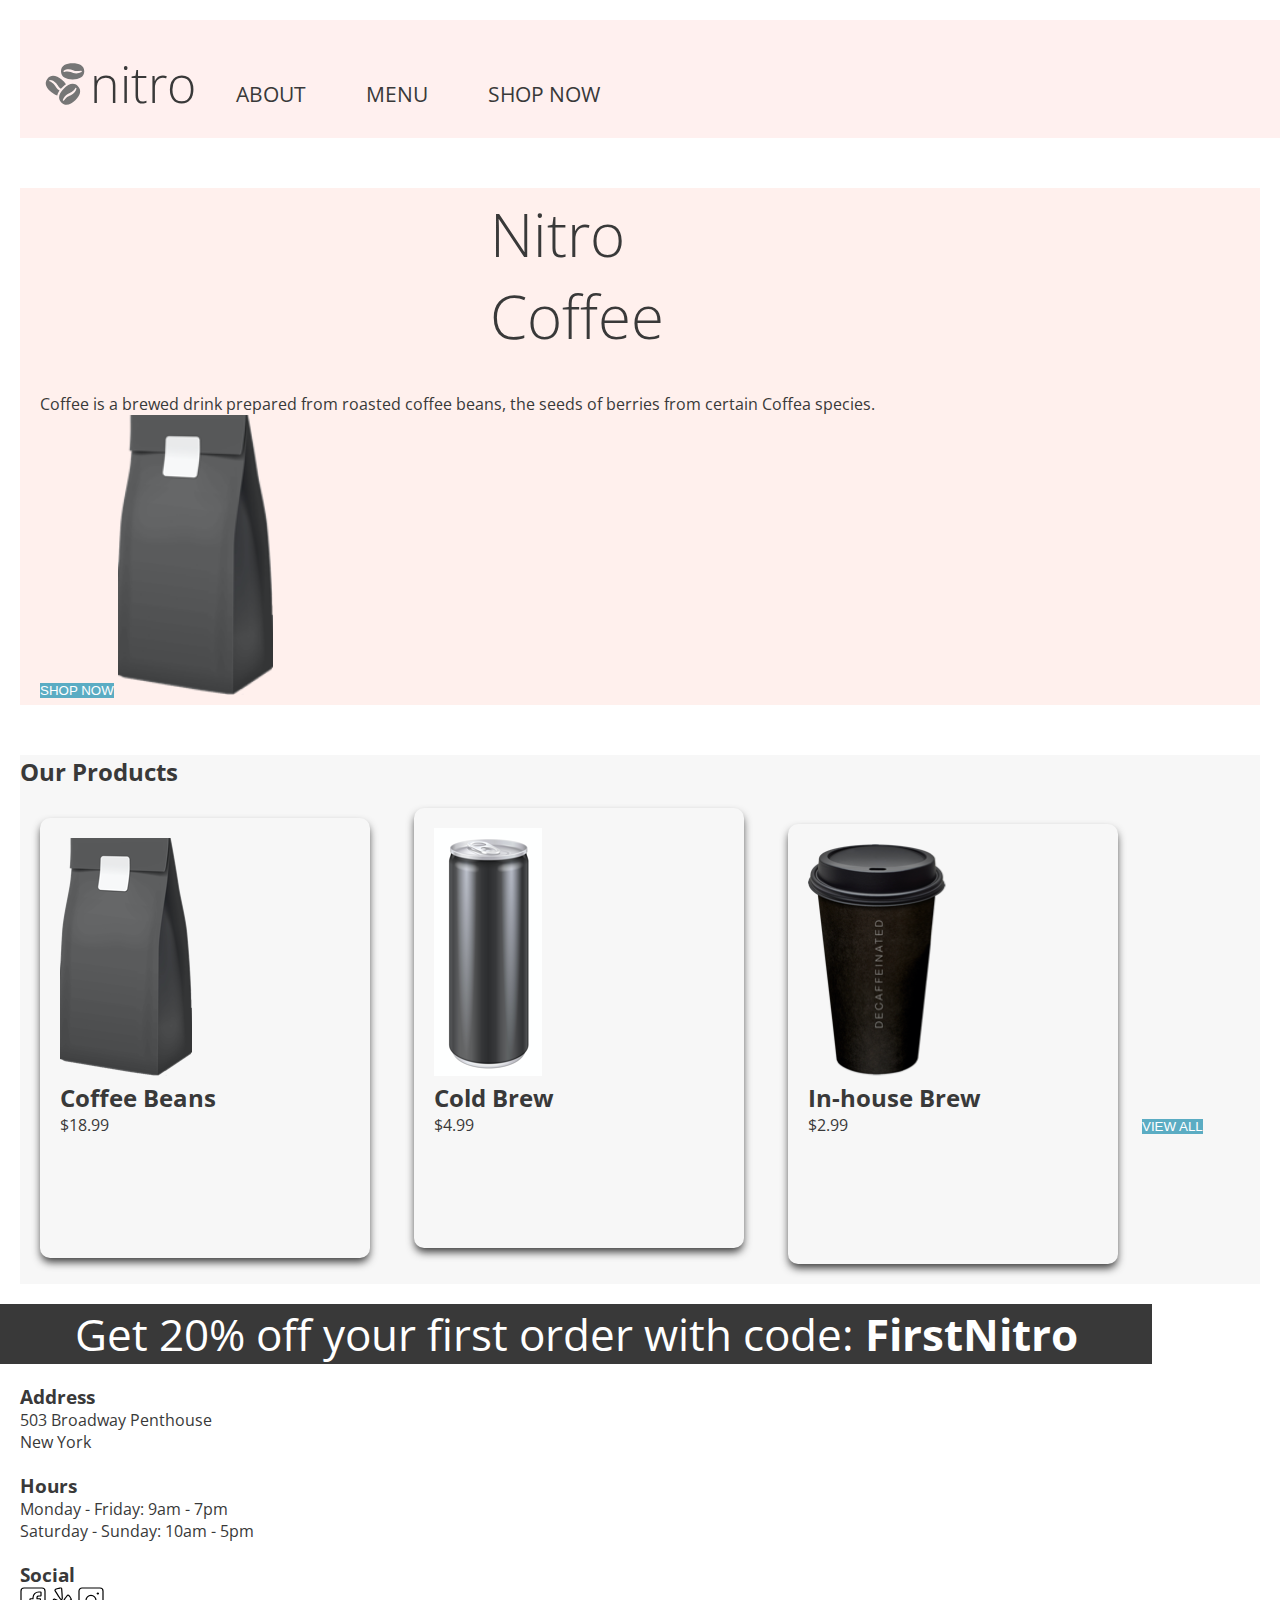
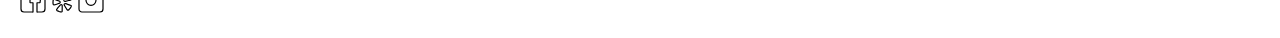
==== maria-lukowich-coffeeshop/index.html @ 57edbd31 "cards in index" ====
<!DOCTYPE html>
<html lang="en">
<head>
    <meta charset="UTF-8">
    <meta name="viewport" content="width=device-width, initial-scale=1.0">
    <link rel="stylesheet" type="text/css" href="./styles/global.css" />
    <link rel="stylesheet" type="text/css" href="./styles/landing.css" />
    <link href="https://fonts.googleapis.com/css2?family=Open+Sans:ital,wght@0,300;0,400;0,600;0,700;1,400&display=swap" rel="stylesheet">
    <title>Coffee Shop - Home</title>
</head>

<body>
    <header>
        <section class="navigation">
            <img src="./assets/coffee-beans-logo-and-footer.svg" class="navigation__icon">
            <h3 class="navigation__nitro-heading">nitro</h3>
            
            <nav class="navigation__container">
                <ul class="navigation__bar">
                    <li><a href="./index.html">ABOUT</a></li>
                    <li><a href="./pages/menu.html">MENU</a></li>
                    <li class="navigation__shop-now"><a href="./pages/menu.html">SHOP NOW</a></li>
                </ul>
            </nav>
        </section>

        <section class="nitro-coffee">
            <h1 class="nitro-coffee__title">Nitro Coffee</h1>
            <p>Coffee is a brewed drink prepared from roasted coffee beans, the seeds of berries from certain Coffea species.</p>
            <button class="nitro-coffee__btn">SHOP NOW</button>
            <img src="./assets/coffeebeans.png" alt="coffeebeans" class="nitro-coffee__bag">
        </section>

    </header>

    <main>

        <section class="products">
            <h2 class="products__title">Our Products</h2>

            <!-- card block -->
            <article class="card">
                <img class="card__image" src="./assets/coffeebeans.png" alt="coffee beans">
                <h2 class="card__title">Coffee Beans</h2>
                <p class="card__cost">$18.99</p>
            </article>
            <!-- card block -->
            <article class="card">
                <img class="card__image" src="./assets/coldbrew.png" alt="in-house brew">
                <h2 class="card__title">Cold Brew</h2>
                <p class="card__cost">$4.99</p>
            </article>
            <!-- card block -->
            <article class="card">
                <img class="card__image" src="./assets/inhousebrew.png" alt="cold brew">
                <h2 class="card__title">In-house Brew</h2>
                <p class="card__cost">$2.99</p>
            </article>

                 <button class="btn__view-all">VIEW ALL</button>
            </section>
        
            <p class="discount-banner">Get 20% off your first order with code: <span class="discount-banner__code">FirstNitro</span></p>
    </main>
        
    <footer>

        <section class="address">
            <h3 class="address_title">Address</h3>
            <p class="address__description">503 Broadway Penthouse</p>
            <p class="address__street">New York</p>
        </section>
        <section class="hours">
            <h3 class="hours__title">Hours</h3>
            <p class="hours__mon-fri">Monday - Friday: 9am - 7pm</p>
            <p class="hours__sat-sun">Saturday - Sunday: 10am - 5pm</p>
        </section>
        <section class="social">
            <h3 class="social__title">Social</h3>
            <a class="social__link" href="facebook.com"><img src="./assets/Facebook-Icon.svg" alt="facebook" class="social__icon"></a>
            <a class="social__link" href="yelp.com"><img src="./assets/Yelp-Icon.svg" alt="yelp" class="social__icon"></a>
            <a class="social__link" href="instagram.com"><img src="./assets/Instagram-Icon.svg" alt="instagram" class="social__icon"></a>
        </section>
    </footer>

</body>
</html>
---- maria-lukowich-coffeeshop/styles/global.css ----
* {
    box-sizing: border-box;
    margin: 0;
    padding: 0;
}

body {
    font-family: 'Open Sans';
    font-weight: 400;
}

.navigation {
    display: flex;
    align-items: center;
    justify-content: flex-start;
    background-color: #fff0ef;
    z-index: 100; /* above all elements */
    width: 100%;
    padding-top: 10px;
    padding-bottom: 20px;
    position: relative;
}

.navigation__nitro-heading {
    font-size: 50px;
    font-weight: 300;
    text-align: left;
    padding: 0;
    margin: 0;
    padding-top: 20px;
    padding-right: 20px;
    color: #393939;
}

.navigation__bar {
    font-size: 21px;
    font-weight: 400;
    list-style-type: none;
    padding: 50px;
    padding: 0;
    margin: 0;
    display: flex;
    padding-bottom: 10px;
}


.navigation__bar li {
    display: inline-block;
    margin-right: 20px;
    text-align: center;
    margin-top: 50px;
    margin-right: 40px;
    padding-left: 20px;

}

.navigation__bar a {
    text-decoration: none;
    color: #393939;
}

.navigation__bar a.navigation__shop {
    color: #5bacc3
}

.navigation__container {
    display: flex;
    align-items: center;
    justify-content: flex-start;
    margin-top: 0;
}

.navigation__icon {
    width: 50px;
    align-items: left;
    padding-top: 20px;
    margin-left: 20px;
}

.navigation__icon .navigation__nitro-heading {
    padding-left: 10px;
}

h1 {
    width: 300px;
    height: 200px;
    text-align: center;
    margin: auto;
    font-size: 60px;
}
---- maria-lukowich-coffeeshop/styles/landing.css ----
body {
    color: #393939;
}

section {
    display: block;
    margin: 20px;
}

main {
    display: block;
}

/* nitro coffee area */

.nitro-coffee__title {
    font-weight: 300;
    text-align: left;
    
}

.nitro-coffee {
    background-color: #FFF0ED;
    margin-top: 50px;
    margin-bottom: 50px;
    padding: 5px 20px;
}

.nitro-coffee__bag {
    height: 280px;
    align-items: right;
}

.nitro-coffee__btn, .btn__view-all {
    color: white;
    background-color: #5BAcc3;
    border: none;
    box-shadow: none;
    outline: none;
}


/* our product section */
.products {
    background-color: #F7F7F7;
}

.btn__view-all {
    margin-bottom: -10px;
    padding: 0;
}

/* cards */
.card {
    width: 330px;
    height: 440px;
    padding: 20px;
    margin: 20px;
    border-radius: 10px;
    box-shadow: 0 5px 9px -1px;
    box-shadow: rgba(0 0 0 0.25);
    display: inline-block;
}

/* discount area */
.discount-banner {
    width: 90%;
    background-color: #393939;
    color: white;
    font-size: 44px;
    font-weight: 400;
    text-align: center;
    padding: 0;
}

.discount-banner__code {
    font-weight: 700;
}

/* footer */
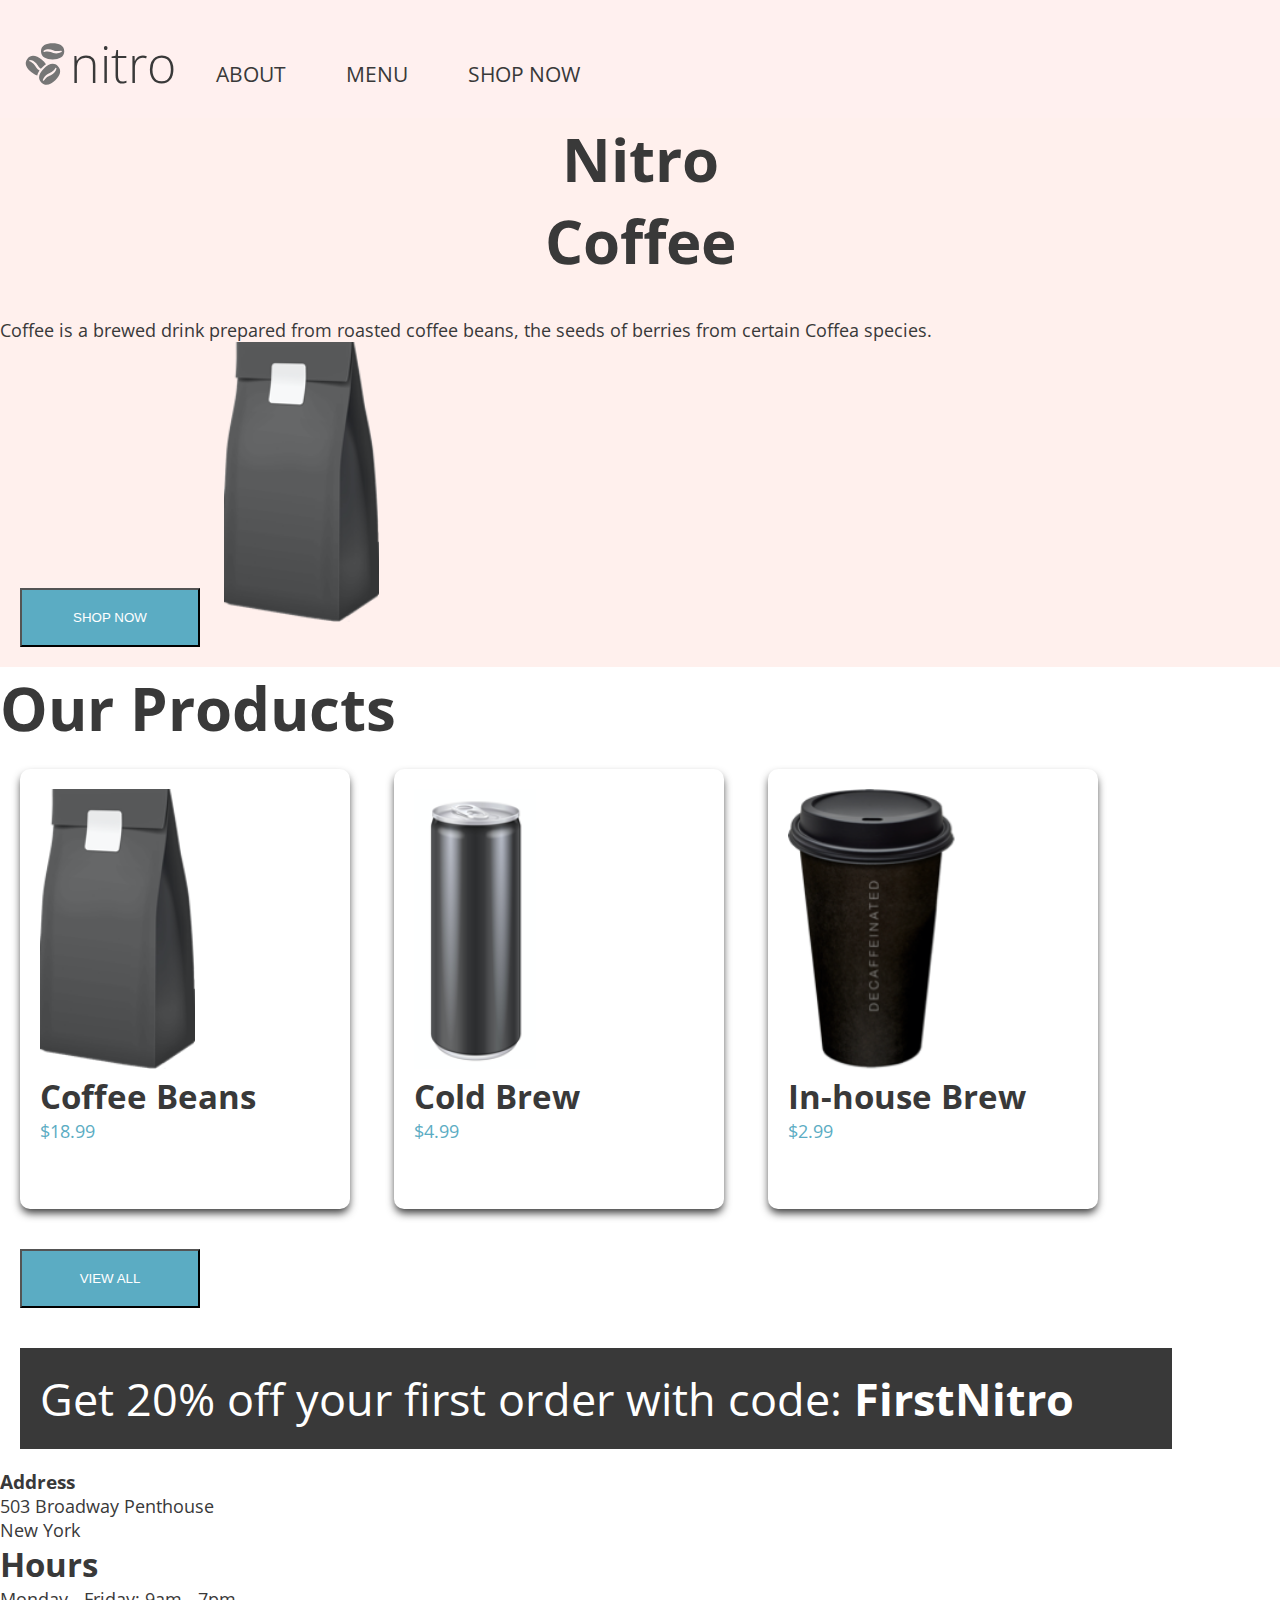
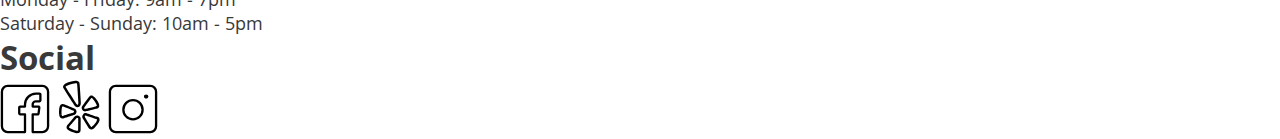
==== commit d8ef79e2: "cards in index" ====
--- a/maria-lukowich-coffeeshop/index.html
+++ b/maria-lukowich-coffeeshop/index.html
@@ -26,9 +26,9 @@
 
         <section class="nitro-coffee">
             <h1 class="nitro-coffee__title">Nitro Coffee</h1>
-            <p>Coffee is a brewed drink prepared from roasted coffee beans, the seeds of berries from certain Coffea species.</p>
+            <p class="nitro-coffee__text">Coffee is a brewed drink prepared from roasted coffee beans, the seeds of berries from certain Coffea species.</p>
             <button class="nitro-coffee__btn">SHOP NOW</button>
-            <img src="./assets/coffeebeans.png" alt="coffeebeans" class="nitro-coffee__bag">
+            <img src="./assets/coffeebeans.png" alt="coffee bag" class="nitro-coffee__bag">
         </section>
 
     </header>
@@ -41,19 +41,19 @@
             <!-- card block -->
             <article class="card">
                 <img class="card__image" src="./assets/coffeebeans.png" alt="coffee beans">
-                <h2 class="card__title">Coffee Beans</h2>
+                <h3 class="card__title">Coffee Beans</h3>
                 <p class="card__cost">$18.99</p>
             </article>
             <!-- card block -->
             <article class="card">
                 <img class="card__image" src="./assets/coldbrew.png" alt="in-house brew">
-                <h2 class="card__title">Cold Brew</h2>
+                <h3 class="card__title">Cold Brew</h3>
                 <p class="card__cost">$4.99</p>
             </article>
             <!-- card block -->
             <article class="card">
                 <img class="card__image" src="./assets/inhousebrew.png" alt="cold brew">
-                <h2 class="card__title">In-house Brew</h2>
+                <h3 class="card__title">In-house Brew</h3>
                 <p class="card__cost">$2.99</p>
             </article>
 
--- a/maria-lukowich-coffeeshop/styles/landing.css
+++ b/maria-lukowich-coffeeshop/styles/landing.css
@@ -1,57 +1,50 @@
 body {
     color: #393939;
-}
-
-section {
-    display: block;
-    margin: 20px;
-}
-
-main {
     display: block;
 }
 
-/* nitro coffee area */
-
-.nitro-coffee__title {
-    font-weight: 300;
-    text-align: left;
-    
+/* introduction */
+.nitro-coffee {
+    background-color: #FFF0ED;
 }
 
-.nitro-coffee {
-    background-color: #FFF0ED;
-    margin-top: 50px;
-    margin-bottom: 50px;
-    padding: 5px 20px;
+.nitro-coffee__title{
+    font-size: 60px;
+    font-weight: 300px;
 }
 
-.nitro-coffee__bag {
+.nitro-coffee__btn{}
+
+.nitro-coffee__bag{
     height: 280px;
-    align-items: right;
 }
 
-.nitro-coffee__btn, .btn__view-all {
-    color: white;
-    background-color: #5BAcc3;
-    border: none;
-    box-shadow: none;
-    outline: none;
+.nitro-coffee__text {
+    font-size: 18px;
+    font-weight: 400;
 }
 
 
-/* our product section */
-.products {
-    background-color: #F7F7F7;
+.nitro-coffee__btn, .btn__view-all{
+    width: 180px;
+    padding: 20px;
+    margin: 20px;
+    color: white;
+    background-color: #5bacc3;
 }
 
-.btn__view-all {
-    margin-bottom: -10px;
-    padding: 0;
+/* cards section */
+
+.products{
+
 }
 
-/* cards */
-.card {
+.products__title{
+    font-size: 60px;
+    font-weight: 300px;
+}
+
+.card{
     width: 330px;
     height: 440px;
     padding: 20px;
@@ -60,21 +53,89 @@
     box-shadow: 0 5px 9px -1px;
     box-shadow: rgba(0 0 0 0.25);
     display: inline-block;
+
 }
 
-/* discount area */
-.discount-banner {
-    width: 90%;
-    background-color: #393939;
-    color: white;
-    font-size: 44px;
-    font-weight: 400;
-    text-align: center;
-    padding: 0;
+.card__image{
+    height: 280px;
+
 }
 
-.discount-banner__code {
+.card__title{
+    font-size: 33px;
+    font-weight: 300px;
+}
+
+.card__cost {
+    font-size: 18px;
+    color: #5bacc3;
+    font-weight: 400;
+}
+
+.btn__view-all{
+
+}
+
+
+/* discount section */
+
+.discount-banner{
+    font-size: 45px;
+    font-weight: 400;
+    width: 90%;
+    padding: 20px;
+    margin: 20px;
+    color: white;
+    background-color: #393939;
+}
+
+.discount-banner__code{
     font-weight: 700;
 }
 
-/* footer */+
+/* footer */
+
+.address{}
+
+.address__title{
+    
+}
+
+.address__description{
+
+}
+
+.address__street{}
+
+.address__description, .address__street{
+    font-size: 18px;
+    font-weight: 300px;
+}
+
+.hours{}
+
+.hours__title{}
+
+.hours__mon-fri, .hours__sat-sun {
+    font-size: 18px;
+    font-weight: 300px;
+}
+
+.hours__sat-sun{}
+
+.social{}
+
+.social__title{}
+
+.social__link{}
+
+.social__icon{
+    width: 50px;
+}
+
+.address__title, .hours__title, .social__title{
+    font-size: 33px;
+    font-weight: 300px;
+}
+
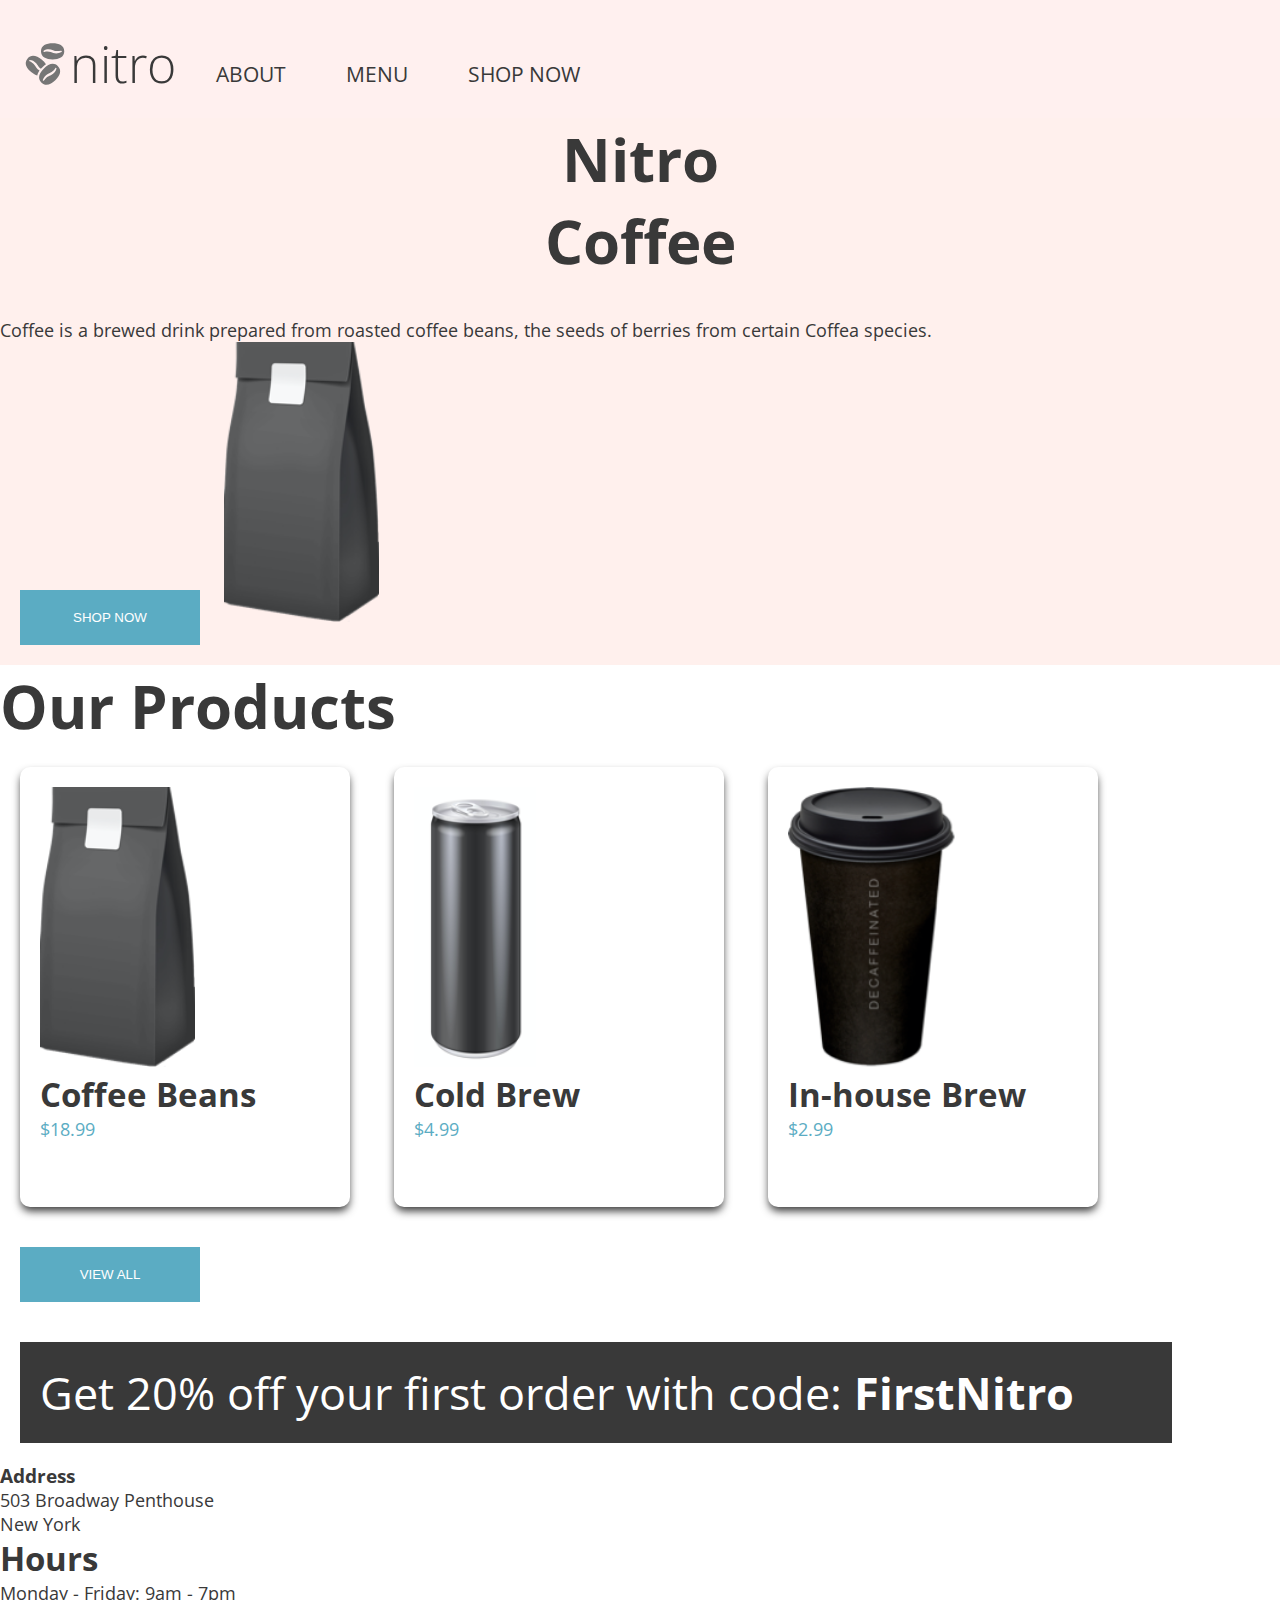
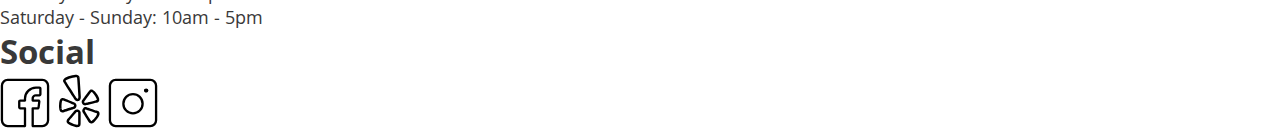
==== commit 6a65f74e: "cards in index" ====
--- a/maria-lukowich-coffeeshop/index.html
+++ b/maria-lukowich-coffeeshop/index.html
@@ -63,7 +63,7 @@
             <p class="discount-banner">Get 20% off your first order with code: <span class="discount-banner__code">FirstNitro</span></p>
     </main>
         
-    <footer>
+    <footer class="footer-section">
 
         <section class="address">
             <h3 class="address_title">Address</h3>
--- a/maria-lukowich-coffeeshop/styles/landing.css
+++ b/maria-lukowich-coffeeshop/styles/landing.css
@@ -13,7 +13,9 @@
     font-weight: 300px;
 }
 
-.nitro-coffee__btn{}
+.nitro-coffee__btn{
+
+}
 
 .nitro-coffee__bag{
     height: 280px;
@@ -31,6 +33,9 @@
     margin: 20px;
     color: white;
     background-color: #5bacc3;
+    border: none;
+    size: 21px; 
+    font-weight: 400;
 }
 
 /* cards section */
@@ -96,7 +101,13 @@
 
 /* footer */
 
-.address{}
+.footer-section {
+    display: inline-block;
+}
+
+.address{
+    
+}
 
 .address__title{
     
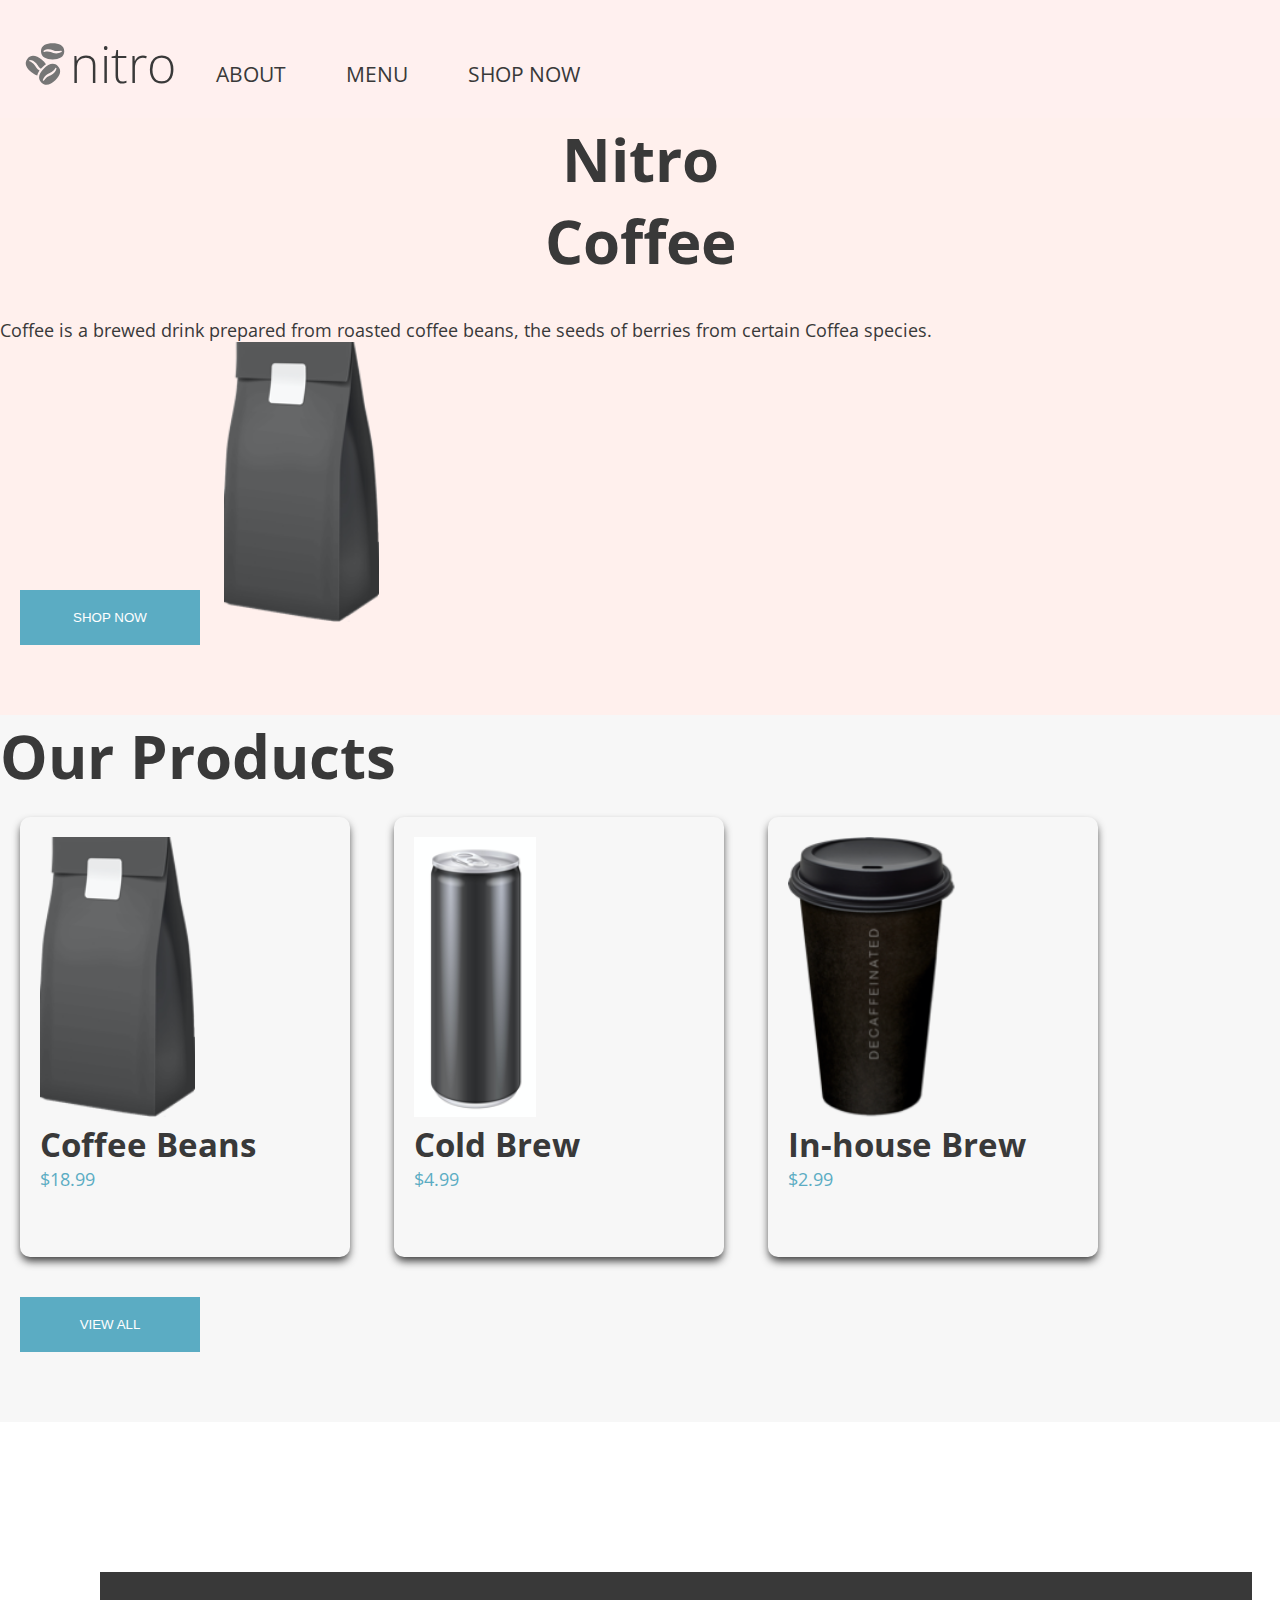
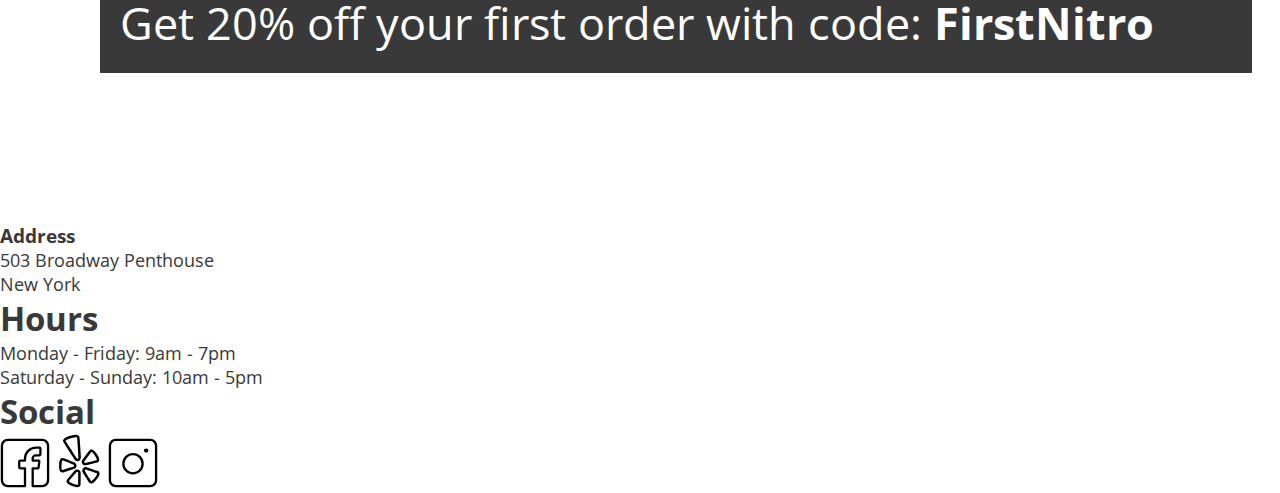
==== commit 76c42fae: "cards in index" ====
--- a/maria-lukowich-coffeeshop/index.html
+++ b/maria-lukowich-coffeeshop/index.html
@@ -64,7 +64,6 @@
     </main>
         
     <footer class="footer-section">
-
         <section class="address">
             <h3 class="address_title">Address</h3>
             <p class="address__description">503 Broadway Penthouse</p>
--- a/maria-lukowich-coffeeshop/styles/landing.css
+++ b/maria-lukowich-coffeeshop/styles/landing.css
@@ -6,6 +6,7 @@
 /* introduction */
 .nitro-coffee {
     background-color: #FFF0ED;
+    padding-bottom: 50px;
 }
 
 .nitro-coffee__title{
@@ -34,14 +35,16 @@
     color: white;
     background-color: #5bacc3;
     border: none;
-    size: 21px; 
+    size: 33px; 
     font-weight: 400;
 }
 
 /* cards section */
 
 .products{
-
+    background-color: #F7f7f7;
+    margin-bottom: 50px;
+    padding-bottom: 50px;
 }
 
 .products__title{
@@ -89,9 +92,12 @@
     font-weight: 400;
     width: 90%;
     padding: 20px;
-    margin: 20px;
+    margin: 100px;
+    margin-top: 150px;
+    margin-bottom: 150px;
     color: white;
     background-color: #393939;
+    align-items: center;
 }
 
 .discount-banner__code{
@@ -102,7 +108,8 @@
 /* footer */
 
 .footer-section {
-    display: inline-block;
+    display: inline;
+    background-color: #FFF0ED;
 }
 
 .address{
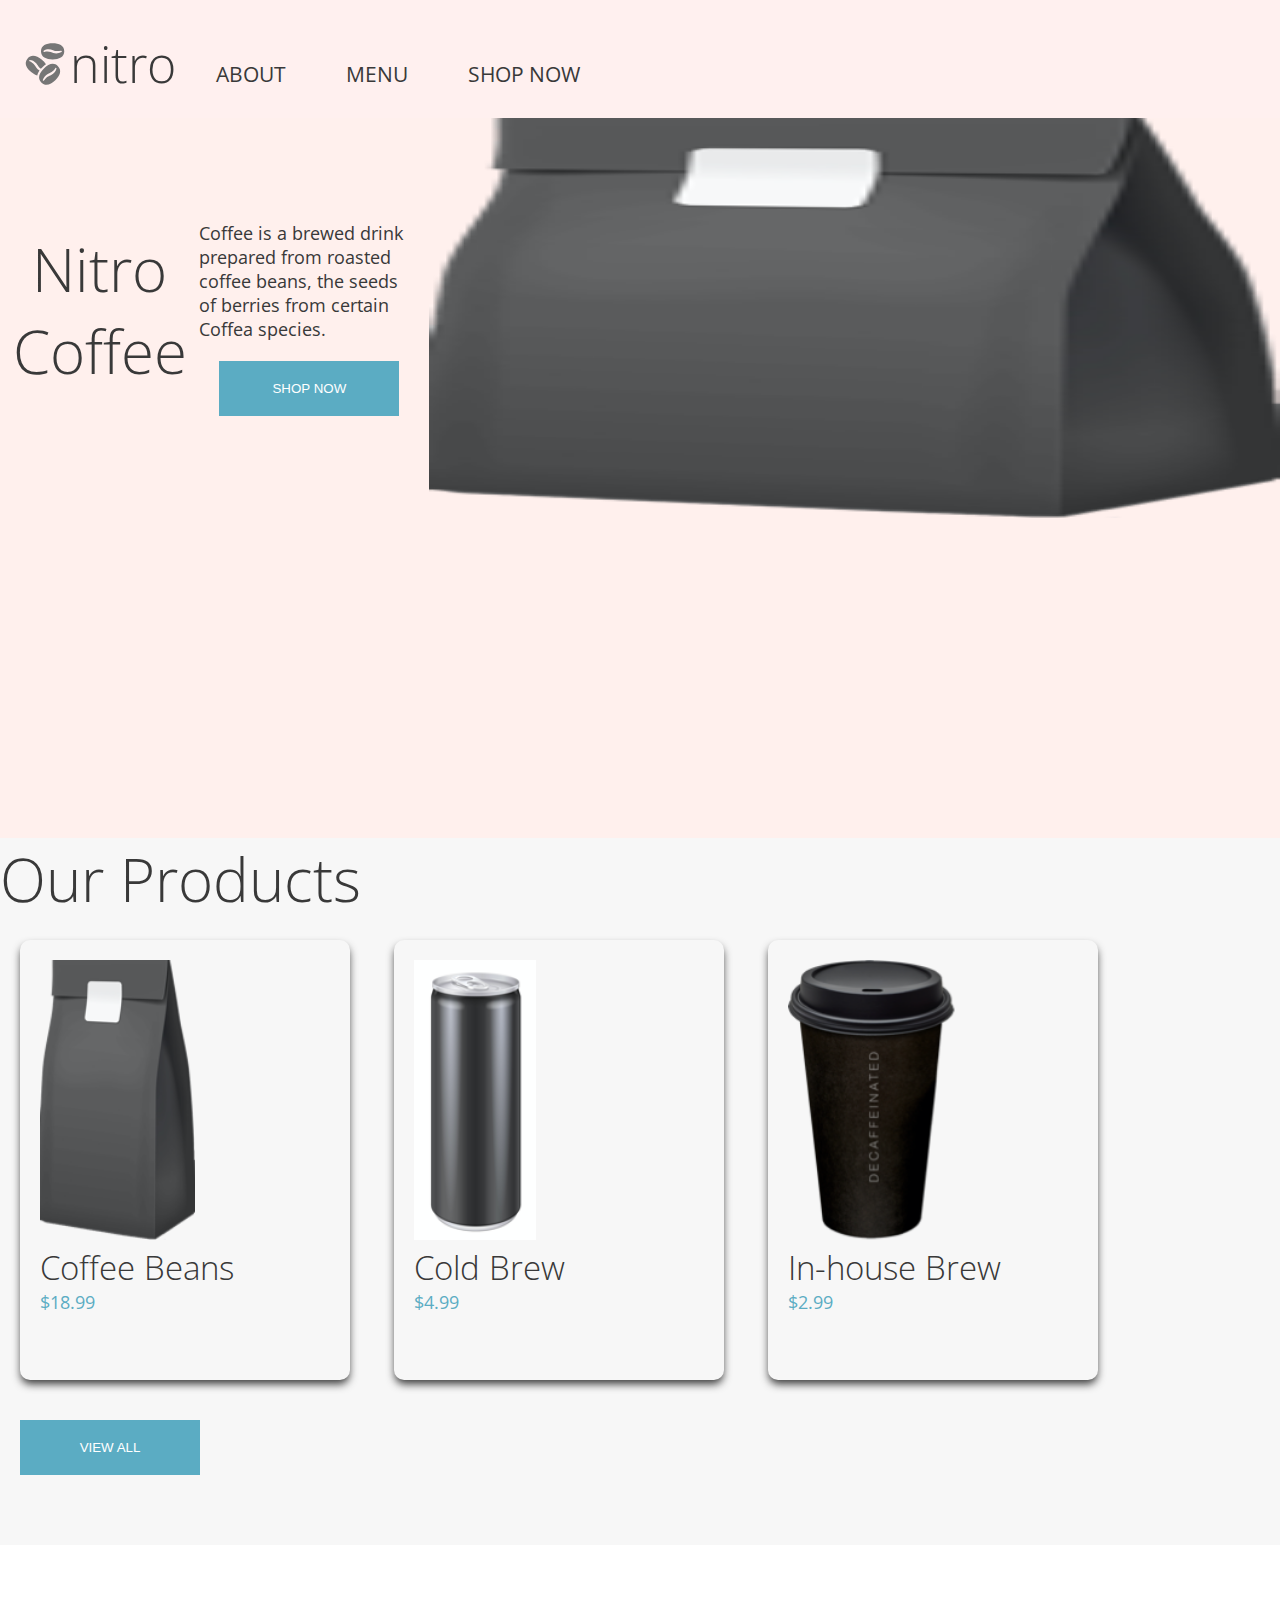
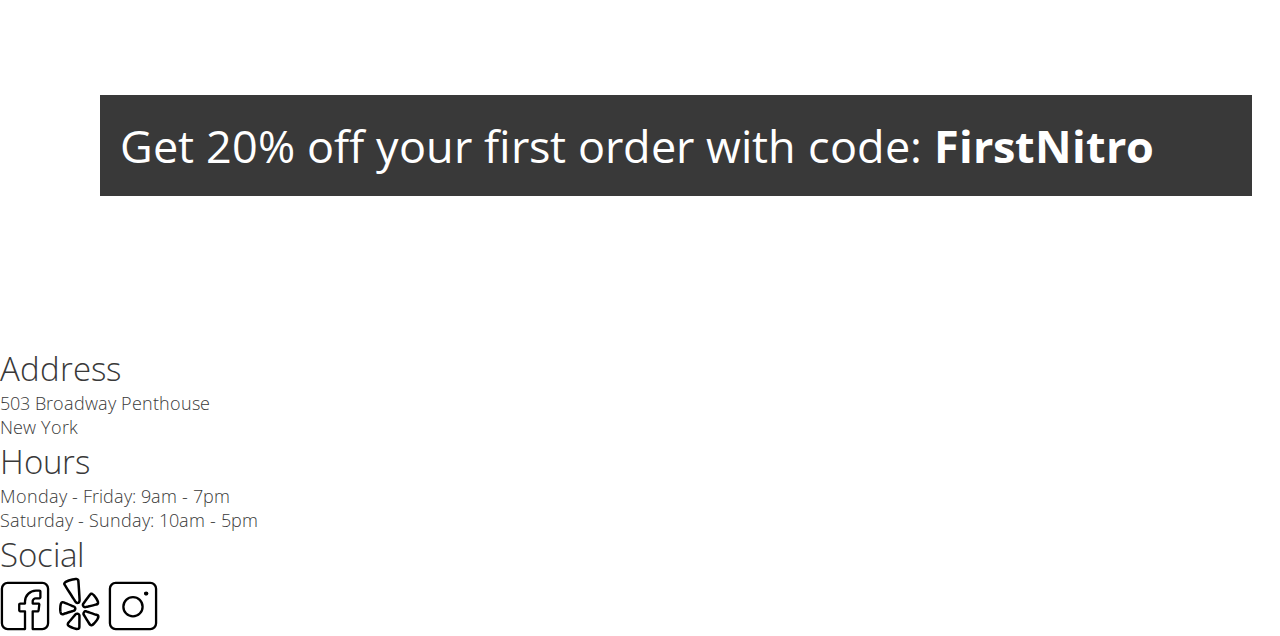
==== commit b0284d40: "cards in index" ====
--- a/maria-lukowich-coffeeshop/index.html
+++ b/maria-lukowich-coffeeshop/index.html
@@ -26,8 +26,10 @@
 
         <section class="nitro-coffee">
             <h1 class="nitro-coffee__title">Nitro Coffee</h1>
-            <p class="nitro-coffee__text">Coffee is a brewed drink prepared from roasted coffee beans, the seeds of berries from certain Coffea species.</p>
-            <button class="nitro-coffee__btn">SHOP NOW</button>
+            <div class="nitro-coffee__content">
+                <p class="nitro-coffee__text">Coffee is a brewed drink prepared from roasted coffee beans, the seeds of berries from certain Coffea species.</p>
+                <button class="nitro-coffee__btn">SHOP NOW</button>
+            </div>
             <img src="./assets/coffeebeans.png" alt="coffee bag" class="nitro-coffee__bag">
         </section>
 
@@ -63,23 +65,26 @@
             <p class="discount-banner">Get 20% off your first order with code: <span class="discount-banner__code">FirstNitro</span></p>
     </main>
         
-    <footer class="footer-section">
-        <section class="address">
-            <h3 class="address_title">Address</h3>
-            <p class="address__description">503 Broadway Penthouse</p>
-            <p class="address__street">New York</p>
-        </section>
-        <section class="hours">
-            <h3 class="hours__title">Hours</h3>
-            <p class="hours__mon-fri">Monday - Friday: 9am - 7pm</p>
-            <p class="hours__sat-sun">Saturday - Sunday: 10am - 5pm</p>
-        </section>
-        <section class="social">
-            <h3 class="social__title">Social</h3>
-            <a class="social__link" href="facebook.com"><img src="./assets/Facebook-Icon.svg" alt="facebook" class="social__icon"></a>
-            <a class="social__link" href="yelp.com"><img src="./assets/Yelp-Icon.svg" alt="yelp" class="social__icon"></a>
-            <a class="social__link" href="instagram.com"><img src="./assets/Instagram-Icon.svg" alt="instagram" class="social__icon"></a>
-        </section>
+    <footer>
+        <article class="footer-section">
+            <section class="address">
+                <h3 class="address__title">Address</h3>
+                <p class="address__description">503 Broadway Penthouse</p>
+                <p class="address__street">New York</p>
+            </section>
+            <section class="hours">
+                <h3 class="hours__title">Hours</h3>
+                <p class="hours__mon-fri">Monday - Friday: 9am - 7pm</p>
+                <p class="hours__sat-sun">Saturday - Sunday: 10am - 5pm</p>
+            </section>
+            <section class="social">
+                <h3 class="social__title">Social</h3>
+                <a class="social__link" href="facebook.com"><img src="./assets/Facebook-Icon.svg" alt="facebook" class="social__icon"></a>
+                <a class="social__link" href="yelp.com"><img src="./assets/Yelp-Icon.svg" alt="yelp" class="social__icon"></a>
+                <a class="social__link" href="instagram.com"><img src="./assets/Instagram-Icon.svg" alt="instagram" class="social__icon"></a>
+            </section>
+
+        </article>
     </footer>
 
 </body>
--- a/maria-lukowich-coffeeshop/styles/landing.css
+++ b/maria-lukowich-coffeeshop/styles/landing.css
@@ -1,25 +1,33 @@
 body {
     color: #393939;
-    display: block;
 }
 
 /* introduction */
 .nitro-coffee {
     background-color: #FFF0ED;
-    padding-bottom: 50px;
+    padding-bottom: 300px;
+    display: flex;
+    align-items: center;
+    justify-content: space-between;
 }
 
-.nitro-coffee__title{
+.nitro-coffee__title {
     font-size: 60px;
-    font-weight: 300px;
-}
-
-.nitro-coffee__btn{
-
+    font-weight: 300;
 }
 
 .nitro-coffee__bag{
-    height: 280px;
+    height: 400px;
+    float: right;
+    margin-left: 10px;
+    margin-bottom: 20px;
+    flex-basis: 100%;   /* I know we are learning flexbox next week :) */
+    text-align: left;
+}
+
+.nitro-coffee__content {
+    flex: 1;
+    max-width: 60%;
 }
 
 .nitro-coffee__text {
@@ -49,7 +57,7 @@
 
 .products__title{
     font-size: 60px;
-    font-weight: 300px;
+    font-weight: 300;
 }
 
 .card{
@@ -71,7 +79,7 @@
 
 .card__title{
     font-size: 33px;
-    font-weight: 300px;
+    font-weight: 300;
 }
 
 .card__cost {
@@ -112,12 +120,17 @@
     background-color: #FFF0ED;
 }
 
+.address__title, .hours__title, .social__title{
+    font-size: 33px;
+    font-weight: 300;
+}
+
 .address{
     
 }
 
 .address__title{
-    
+    font-weight: 300;
 }
 
 .address__description{
@@ -128,32 +141,31 @@
 
 .address__description, .address__street{
     font-size: 18px;
-    font-weight: 300px;
+    font-weight: 300;
 }
 
 .hours{}
 
-.hours__title{}
+.hours__title {
+    
+}
 
 .hours__mon-fri, .hours__sat-sun {
     font-size: 18px;
-    font-weight: 300px;
+    font-weight: 300;
 }
 
 .hours__sat-sun{}
 
 .social{}
 
-.social__title{}
-
-.social__link{}
+.social__title {
+    
+}
 
 .social__icon{
     width: 50px;
 }
 
-.address__title, .hours__title, .social__title{
-    font-size: 33px;
-    font-weight: 300px;
-}
 
+
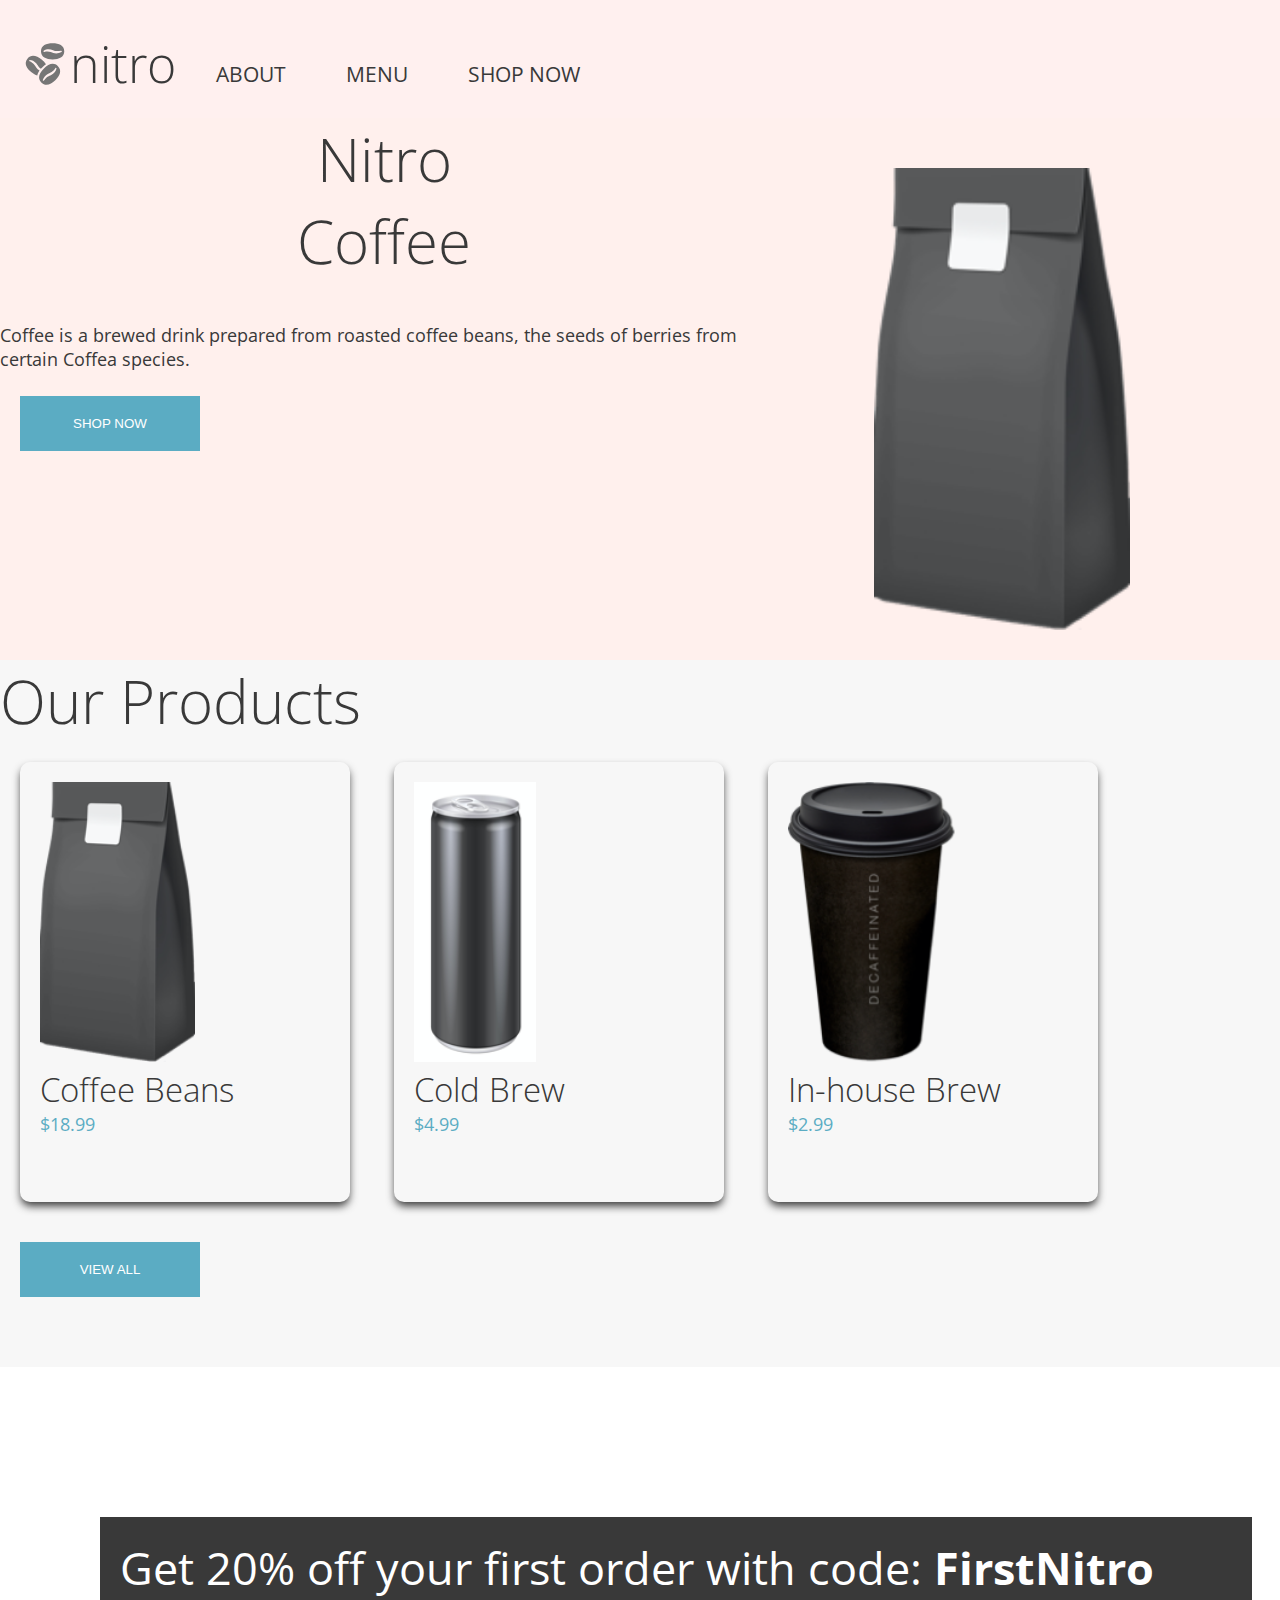
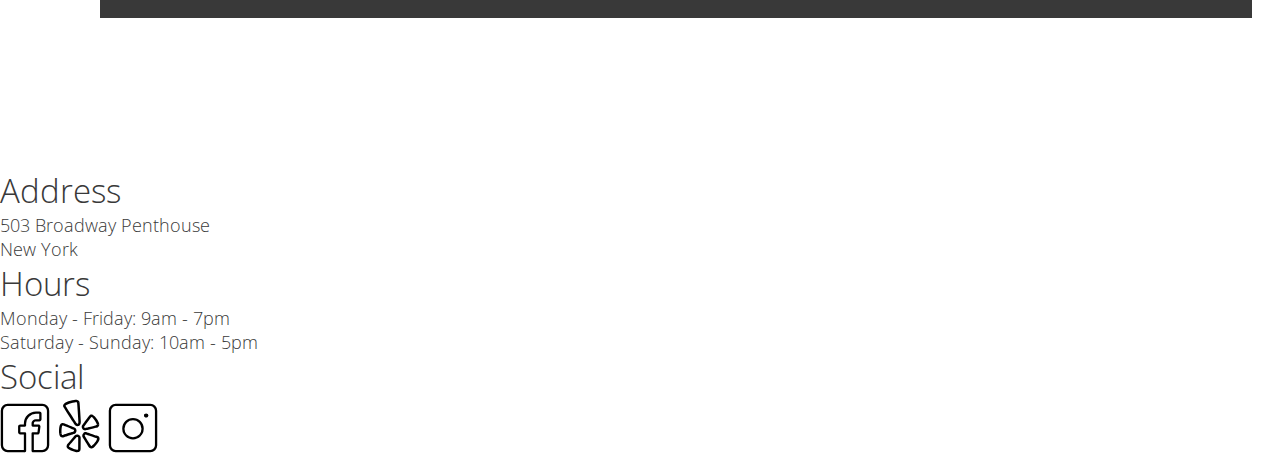
==== commit 6f206846: "styling intro of index" ====
--- a/maria-lukowich-coffeeshop/index.html
+++ b/maria-lukowich-coffeeshop/index.html
@@ -25,8 +25,8 @@
         </section>
 
         <section class="nitro-coffee">
-            <h1 class="nitro-coffee__title">Nitro Coffee</h1>
             <div class="nitro-coffee__content">
+                <h1 class="nitro-coffee__title">Nitro Coffee</h1>
                 <p class="nitro-coffee__text">Coffee is a brewed drink prepared from roasted coffee beans, the seeds of berries from certain Coffea species.</p>
                 <button class="nitro-coffee__btn">SHOP NOW</button>
             </div>
--- a/maria-lukowich-coffeeshop/styles/global.css
+++ b/maria-lukowich-coffeeshop/styles/global.css
@@ -59,7 +59,7 @@
     color: #393939;
 }
 
-.navigation__bar a.navigation__shop {
+.navigation__shop-now {
     color: #5bacc3
 }
 
--- a/maria-lukowich-coffeeshop/styles/landing.css
+++ b/maria-lukowich-coffeeshop/styles/landing.css
@@ -1,3 +1,5 @@
+/* I know we are learning flexbox next week but I still incorporated it */
+
 body {
     color: #393939;
 }
@@ -5,9 +7,9 @@
 /* introduction */
 .nitro-coffee {
     background-color: #FFF0ED;
-    padding-bottom: 300px;
+    padding-bottom: 25px;
     display: flex;
-    align-items: center;
+    align-items: flex-start;
     justify-content: space-between;
 }
 
@@ -17,24 +19,31 @@
 }
 
 .nitro-coffee__bag{
-    height: 400px;
     float: right;
     margin-left: 10px;
-    margin-bottom: 20px;
-    flex-basis: 100%;   /* I know we are learning flexbox next week :) */
+    margin-bottom: 5px;
+    margin-top: 50px;
+    margin-right: 150px;
+    flex-basis: 20%;   
     text-align: left;
+    height: auto;
+    width: auto;
 }
 
 .nitro-coffee__content {
     flex: 1;
+    display: flex;
+    flex-direction: column;
+    justify-content: flex-start;
     max-width: 60%;
 }
 
 .nitro-coffee__text {
     font-size: 18px;
     font-weight: 400;
+    margin: 5px 0;
+   
 }
-
 
 .nitro-coffee__btn, .btn__view-all{
     width: 180px;
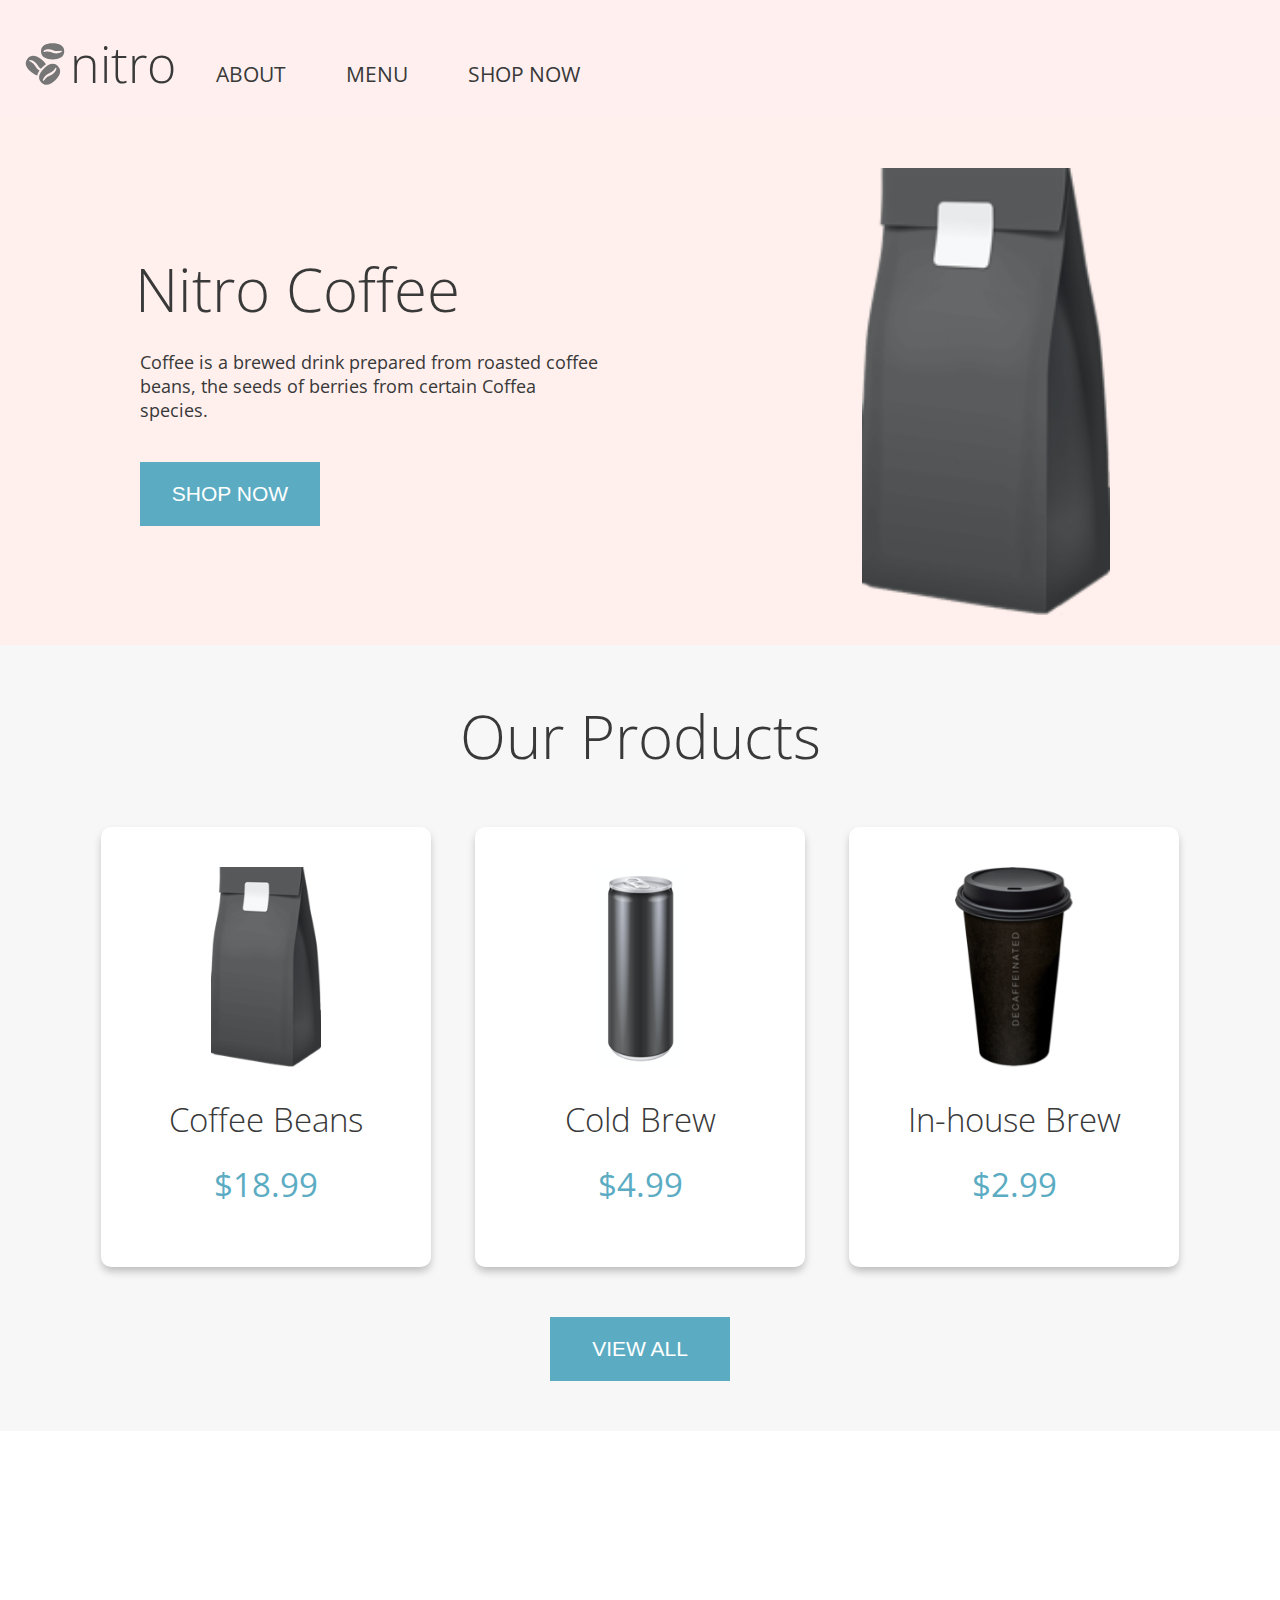
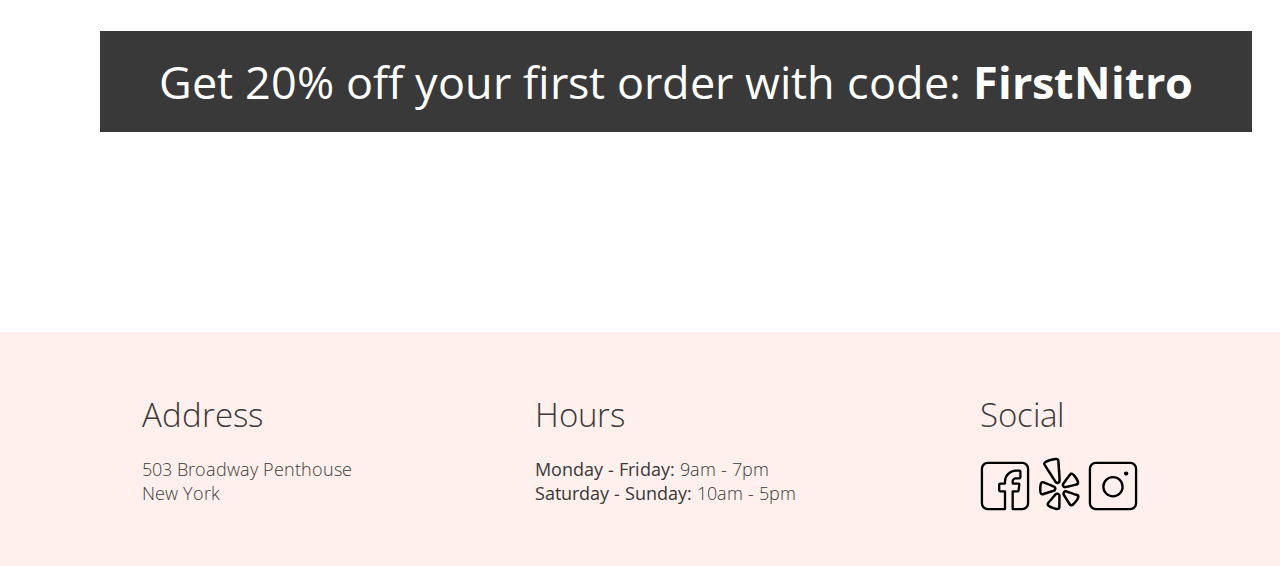
==== commit d7b72a9b: "adjusting page" ====
--- a/maria-lukowich-coffeeshop/index.html
+++ b/maria-lukowich-coffeeshop/index.html
@@ -74,8 +74,8 @@
             </section>
             <section class="hours">
                 <h3 class="hours__title">Hours</h3>
-                <p class="hours__mon-fri">Monday - Friday: 9am - 7pm</p>
-                <p class="hours__sat-sun">Saturday - Sunday: 10am - 5pm</p>
+                <p class="hours__mon-fri"><b>Monday - Friday:</b> 9am - 7pm</p>
+                <p class="hours__sat-sun"><b>Saturday - Sunday:</b> 10am - 5pm</p>
             </section>
             <section class="social">
                 <h3 class="social__title">Social</h3>
--- a/maria-lukowich-coffeeshop/styles/landing.css
+++ b/maria-lukowich-coffeeshop/styles/landing.css
@@ -4,25 +4,43 @@
     color: #393939;
 }
 
+* {
+    margin: 0;
+    padding: 0;
+}
+
 /* introduction */
 .nitro-coffee {
     background-color: #FFF0ED;
-    padding-bottom: 25px;
+    padding: 20px;
     display: flex;
-    align-items: flex-start;
+    align-items: center;
     justify-content: space-between;
+}
+
+.nitro-coffee__content {
+    flex-direction: column;
+    justify-content: center;
+    max-width: 60%;
+    margin-top: 30px;
+    margin-left: 50px;
+    padding: 10px;
 }
 
 .nitro-coffee__title {
     font-size: 60px;
     font-weight: 300;
+    display: inline;
+    margin-left: 55px;
+    margin-top: 80px;
+    white-space: nowrap;
 }
 
 .nitro-coffee__bag{
     float: right;
     margin-left: 10px;
-    margin-bottom: 5px;
-    margin-top: 50px;
+    margin-bottom: 10px;
+    margin-top: 30px;
     margin-right: 150px;
     flex-basis: 20%;   
     text-align: left;
@@ -30,30 +48,25 @@
     width: auto;
 }
 
-.nitro-coffee__content {
-    flex: 1;
-    display: flex;
-    flex-direction: column;
-    justify-content: flex-start;
-    max-width: 60%;
-}
-
 .nitro-coffee__text {
     font-size: 18px;
     font-weight: 400;
-    margin: 5px 0;
-   
+    margin-top: 20px;
+    margin-bottom: 20px;
+    margin-left: 60px;
+    margin-right: 200px;
 }
 
-.nitro-coffee__btn, .btn__view-all{
+button{
     width: 180px;
     padding: 20px;
     margin: 20px;
     color: white;
     background-color: #5bacc3;
     border: none;
-    size: 33px; 
+    font-size: 21px; 
     font-weight: 400;
+    margin-left: 60px;
 }
 
 /* cards section */
@@ -61,44 +74,53 @@
 .products{
     background-color: #F7f7f7;
     margin-bottom: 50px;
-    padding-bottom: 50px;
+    padding-bottom: 20px;
+    text-align: center;
+    padding-top: 50px;
 }
 
 .products__title{
     font-size: 60px;
     font-weight: 300;
+    margin-bottom: 30px;
 }
 
 .card{
     width: 330px;
     height: 440px;
-    padding: 20px;
+    padding: 40px;
     margin: 20px;
     border-radius: 10px;
-    box-shadow: 0 5px 9px -1px;
-    box-shadow: rgba(0 0 0 0.25);
+    box-shadow: 0 5px 9px -1px rgba(0, 0, 0, 0.25);
     display: inline-block;
-
+    text-align: center;
+    background-color: white;
 }
 
 .card__image{
-    height: 280px;
-
+    height: 200px;
+    display: block;
+    margin: 0 auto 30px;
+    align-items: center;
 }
 
 .card__title{
     font-size: 33px;
     font-weight: 300;
+    margin-bottom: 20px;
 }
 
 .card__cost {
-    font-size: 18px;
+    font-size: 33px;
     color: #5bacc3;
     font-weight: 400;
+    margin-bottom: 20px;
 }
 
 .btn__view-all{
-
+    align-items: center;
+    margin: 30px;
+    margin-bottom: 
 }
 
 
@@ -108,13 +130,14 @@
     font-size: 45px;
     font-weight: 400;
     width: 90%;
-    padding: 20px;
+    padding: 20px 40px;
     margin: 100px;
-    margin-top: 150px;
-    margin-bottom: 150px;
+    margin-top: 200px;
+    margin-bottom: 200px;
     color: white;
     background-color: #393939;
     align-items: center;
+    text-align: center;
 }
 
 .discount-banner__code{
@@ -125,30 +148,24 @@
 /* footer */
 
 .footer-section {
-    display: inline;
     background-color: #FFF0ED;
+    padding: 50px;
+    display: flex;
+    justify-content: space-around;
+    padding-top: 60px;
 }
 
 .address__title, .hours__title, .social__title{
     font-size: 33px;
     font-weight: 300;
+    margin-bottom: 20px;
 }
 
 .address{
     
 }
 
-.address__title{
-    font-weight: 300;
-}
-
-.address__description{
-
-}
-
-.address__street{}
-
-.address__description, .address__street{
+.address__description, .address__street, .hours__mon-fri, .hours__sat-sun {
     font-size: 18px;
     font-weight: 300;
 }
@@ -159,18 +176,10 @@
     
 }
 
-.hours__mon-fri, .hours__sat-sun {
-    font-size: 18px;
-    font-weight: 300;
-}
-
 .hours__sat-sun{}
 
 .social{}
 
-.social__title {
-    
-}
 
 .social__icon{
     width: 50px;
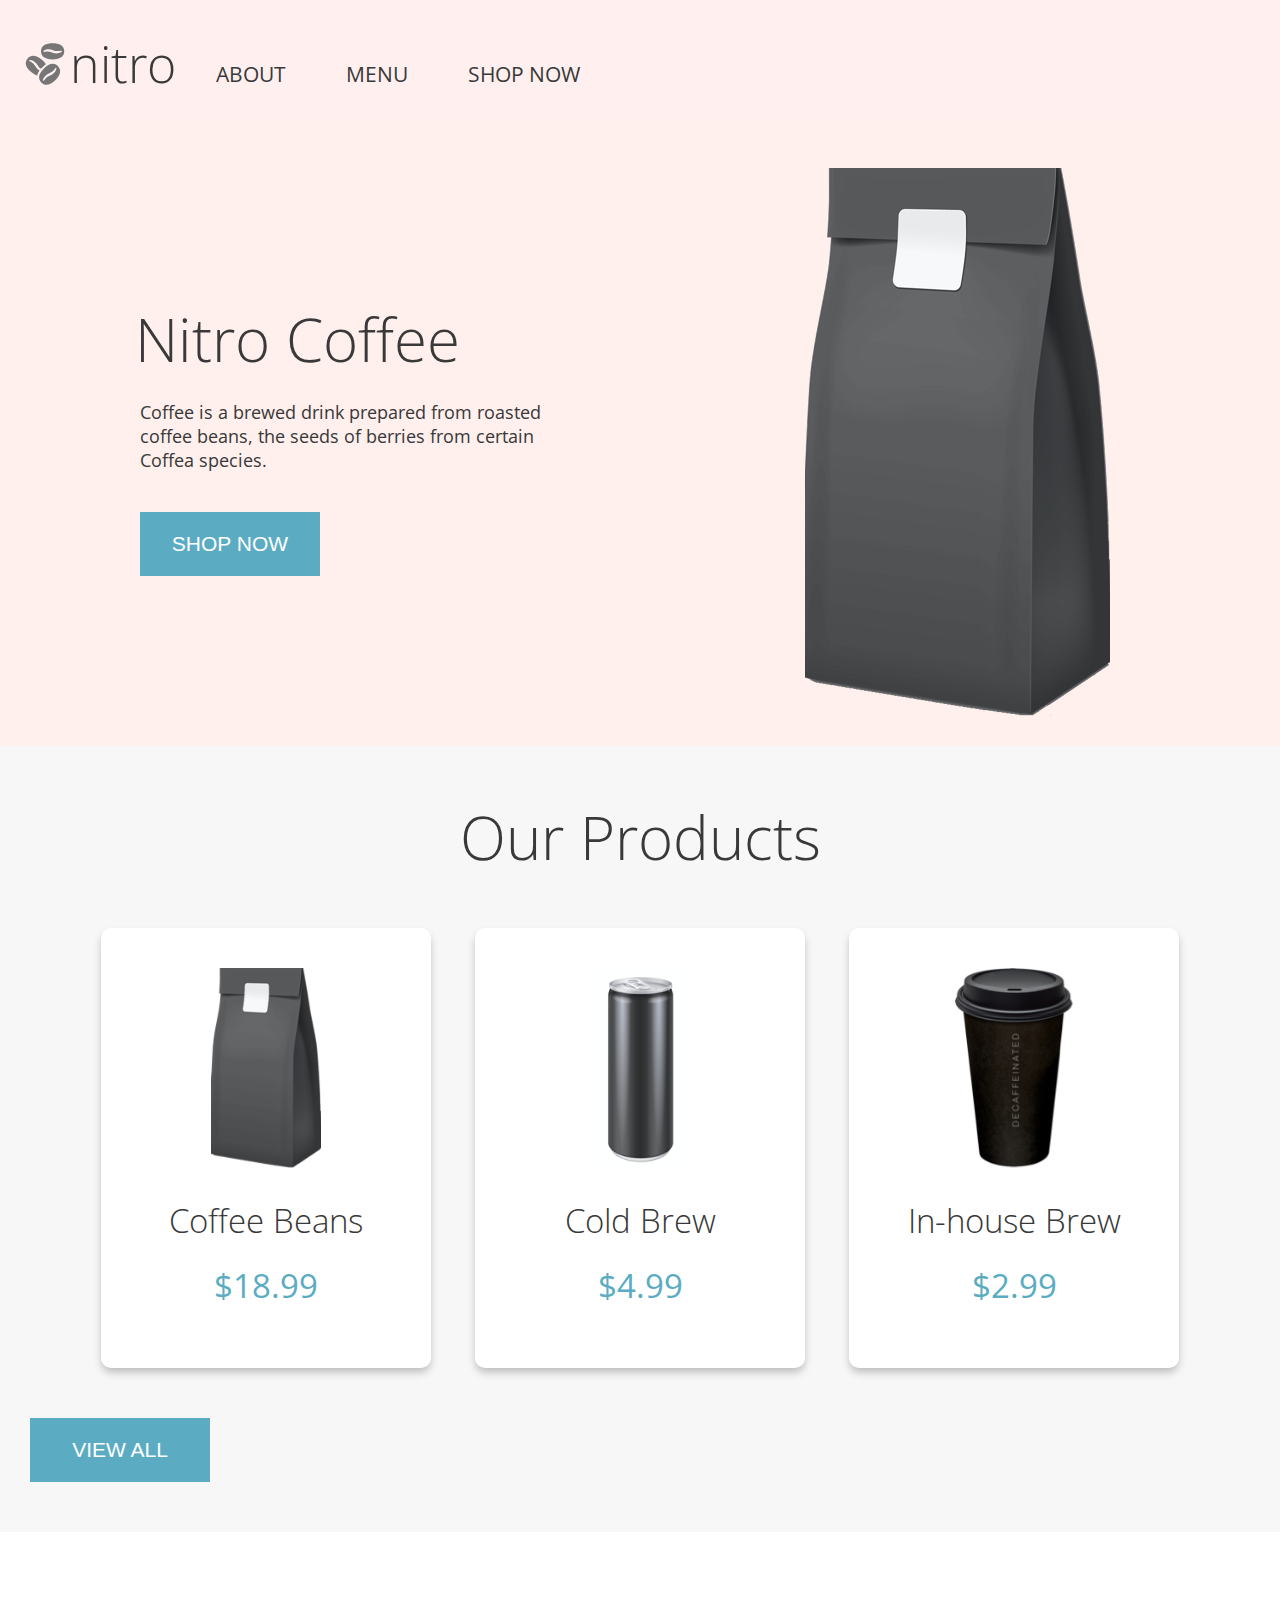
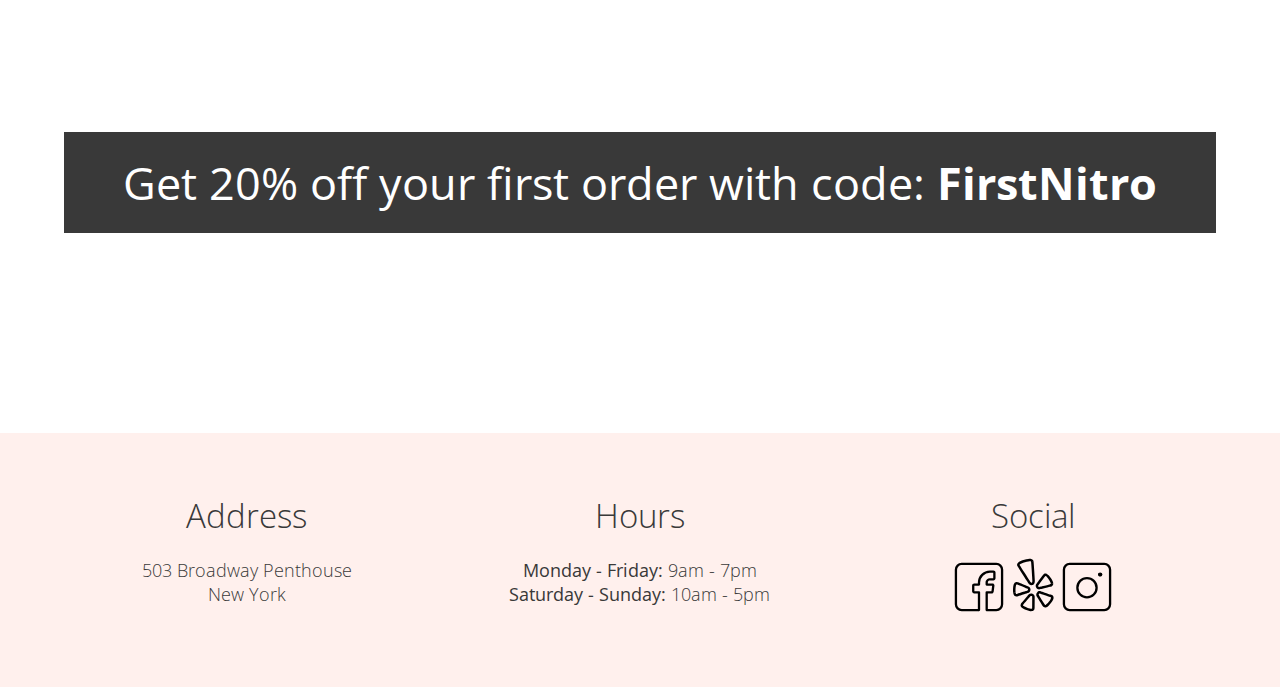
==== commit f26f86ab: "adjusting page" ====
--- a/maria-lukowich-coffeeshop/index.html
+++ b/maria-lukowich-coffeeshop/index.html
@@ -30,7 +30,7 @@
                 <p class="nitro-coffee__text">Coffee is a brewed drink prepared from roasted coffee beans, the seeds of berries from certain Coffea species.</p>
                 <button class="nitro-coffee__btn">SHOP NOW</button>
             </div>
-            <img src="./assets/coffeebeans.png" alt="coffee bag" class="nitro-coffee__bag">
+            <img src="./assets/coffeebeans-hero.png" alt="coffee bag" class="nitro-coffee__bag">
         </section>
 
     </header>
--- a/maria-lukowich-coffeeshop/styles/landing.css
+++ b/maria-lukowich-coffeeshop/styles/landing.css
@@ -120,7 +120,9 @@
 .btn__view-all{
     align-items: center;
     margin: 30px;
-    margin-bottom: 
+    margin-bottom: 30px;
+    
+    display: block;
 }
 
 
@@ -130,13 +132,13 @@
     font-size: 45px;
     font-weight: 400;
     width: 90%;
-    padding: 20px 40px;
+    padding: 20px 20px;
     margin: 100px;
+    margin: auto;
     margin-top: 200px;
     margin-bottom: 200px;
     color: white;
     background-color: #393939;
-    align-items: center;
     text-align: center;
 }
 
@@ -153,6 +155,14 @@
     display: flex;
     justify-content: space-around;
     padding-top: 60px;
+    flex-wrap: wrap;
+}
+
+.address, .hours, .social {
+    flex: 1;
+    max-width: 300px;
+    text-align: center;
+    margin-bottom: 20px;
 }
 
 .address__title, .hours__title, .social__title{
@@ -161,29 +171,11 @@
     margin-bottom: 20px;
 }
 
-.address{
-    
-}
-
 .address__description, .address__street, .hours__mon-fri, .hours__sat-sun {
     font-size: 18px;
     font-weight: 300;
 }
 
-.hours{}
-
-.hours__title {
-    
-}
-
-.hours__sat-sun{}
-
-.social{}
-
-
 .social__icon{
     width: 50px;
-}
-
-
-
+}